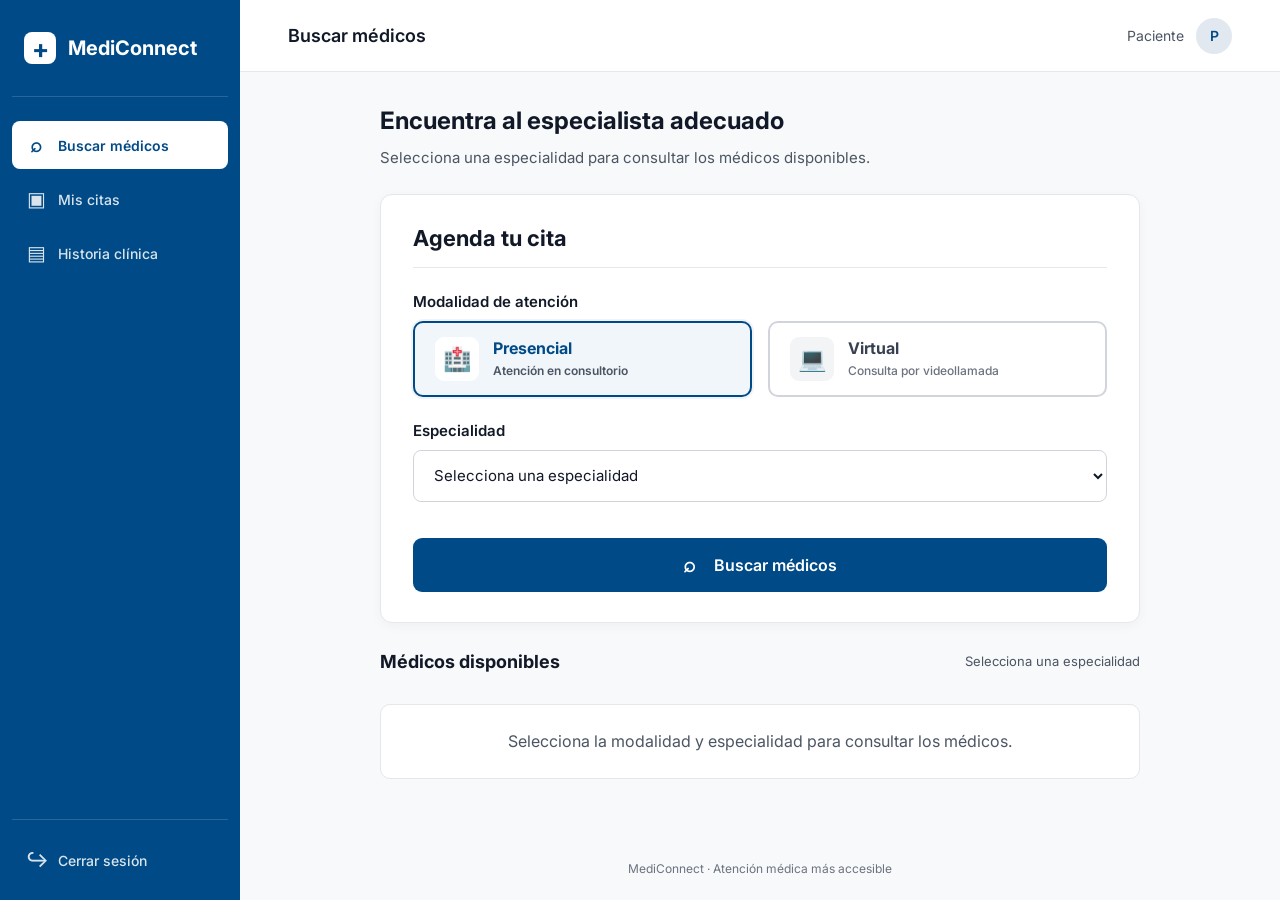
==== frontend/index.html @ 1e75404a "Agendamiento recreado a partir de Figma" ====
<!DOCTYPE html>
<html lang="es">
<head>
    <meta charset="UTF-8">
    <meta name="viewport" content="width=device-width, initial-scale=1.0">
    <title>Buscar médicos | MediConnect</title>

    <link rel="stylesheet" href="css/agendamiento.css">
    <link rel="preconnect" href="https://fonts.googleapis.com">
    <link rel="preconnect" href="https://fonts.gstatic.com" crossorigin>
    <link href="https://fonts.googleapis.com/css2?family=Inter:wght@400;500;600;700&display=swap"
          rel="stylesheet">

    <script src="js/agendamiento.js" defer></script>
</head>

<body>

    <!-- Menú lateral -->
    <aside class="menu-lateral">

        <a href="login.html" class="marca">
            <span class="simbolo-salud">+</span>
            <span>MediConnect</span>
        </a>

        <nav class="navegacion">
            <a href="index.html" class="enlace-menu activo">
                <span aria-hidden="true">⌕</span>
                Buscar médicos
            </a>

            <a href="#" class="enlace-menu">
                <span aria-hidden="true">▣</span>
                Mis citas
            </a>

            <a href="#" class="enlace-menu">
                <span aria-hidden="true">▤</span>
                Historia clínica
            </a>
        </nav>

        <div class="menu-inferior">
            <a href="login.html" class="enlace-menu">
                <span aria-hidden="true">↪</span>
                Cerrar sesión
            </a>
        </div>

    </aside>

    <!-- Área principal -->
    <main class="contenido">

        <!-- Encabezado -->
        <header class="encabezado-pagina">
            <h1>Buscar médicos</h1>

            <div class="perfil-paciente">
                <span>Paciente</span>
                <div class="avatar-paciente">P</div>
            </div>
        </header>

        <section class="seccion-busqueda">

            <div class="introduccion">
                <h2>Encuentra al especialista adecuado</h2>
                <p>
                    Selecciona una especialidad para consultar los médicos disponibles.
                </p>
            </div>

            <!-- Formulario de búsqueda -->
                        
            <section class="tarjeta-busqueda">
                <h2>Agenda tu cita</h2>

                <form id="formulario-busqueda">

                                        
                    <!-- Modalidad -->
                    <div class="campo campo-modalidad">
                        <label>Modalidad de atención</label>

                        <div class="opciones-modalidad">
                            <button
                                type="button"
                                class="boton-modalidad activo"
                                data-modalidad="Presencial"
                                aria-pressed="true">

                                <span class="icono-modalidad" aria-hidden="true">🏥</span>

                                <span class="texto-modalidad">
                                    <strong>Presencial</strong>
                                    <small>Atención en consultorio</small>
                                </span>
                            </button>

                            <button
                                type="button"
                                class="boton-modalidad"
                                data-modalidad="Virtual"
                                aria-pressed="false">

                                <span class="icono-modalidad" aria-hidden="true">💻</span>

                                <span class="texto-modalidad">
                                    <strong>Virtual</strong>
                                    <small>Consulta por videollamada</small>
                                </span>
                            </button>
                        </div>
                    </div>

                    <!-- Especialidad -->
                    <div class="campo">
                        <label for="especialidad">Especialidad</label>

                        <select id="especialidad" required>
                            <option value="">Selecciona una especialidad</option>
                            <option value="Pediatría">Pediatría</option>
                            <option value="Cardiología">Cardiología</option>
                            <option value="Dermatología">Dermatología</option>
                            <option value="Medicina general">Medicina general</option>
                            <option value="Neurología">Neurología</option>
                        </select>
                    </div>

                    <p id="mensaje-validacion" class="mensaje-validacion"
                    role="alert"></p>

                    <button type="submit" class="boton-buscar">
                        <span>⌕</span>
                        Buscar médicos
                    </button>
                </form>
            </section>

            <!-- Resultados -->
            <section class="seccion-resultados" aria-live="polite">
                <div class="encabezado-resultados">
                    <h3>Médicos disponibles</h3>
                    <span id="cantidad-medicos">Selecciona una especialidad</span>
                </div>

                <div id="lista-medicos" class="lista-medicos"></div>

                <div id="sin-resultados" class="sin-resultados" hidden>
                    <h3>No se encontraron médicos disponibles para esta especialidad</h3>
                    <p>Intenta seleccionar otra especialidad para encontrar un médico.</p>
                </div>

                <p id="mensaje-inicial" class="mensaje-inicial">
                    Selecciona la modalidad y especialidad para consultar los médicos.
                </p>
            </section>


        </section>

        <footer class="pie-pagina">
            MediConnect · Atención médica más accesible
        </footer>

    </main>

</body>
</html>
---- frontend/css/agendamiento.css ----
/* ========================================
   ESTILOS GENERALES
======================================== */

* {
    box-sizing: border-box;
}

body {
    margin: 0;
    min-height: 100vh;
    display: flex;
    background: #F8F9FA;
    color: #111827;
    font-family: 'Inter', Arial, sans-serif;
}

a {
    text-decoration: none;
}

/* ========================================
   MENÚ LATERAL
======================================== */

.menu-lateral {
    width: 240px;
    min-height: 100vh;
    padding: 32px 12px 16px;
    background: #004B87;
    display: flex;
    flex-direction: column;
    flex-shrink: 0;
}

.marca {
    display: flex;
    align-items: center;
    gap: 12px;
    padding: 0 12px 32px;
    border-bottom: 1px solid rgba(255, 255, 255, 0.15);
    color: #FFFFFF;
    font-size: 20px;
    font-weight: 700;
}

.simbolo-salud {
    width: 32px;
    height: 32px;
    display: flex;
    justify-content: center;
    align-items: center;
    border-radius: 8px;
    background: #FFFFFF;
    color: #004B87;
    font-size: 26px;
}

.navegacion {
    display: flex;
    flex-direction: column;
    gap: 6px;
    padding-top: 24px;
}

.enlace-menu {
    display: flex;
    align-items: center;
    gap: 12px;
    min-height: 44px;
    padding: 12px 14px;
    border-radius: 8px;
    color: rgba(255, 255, 255, 0.85);
    font-size: 14px;
    font-weight: 500;
    transition: background 0.2s;
}

.enlace-menu span {
    width: 20px;
    text-align: center;
    font-size: 20px;
}

.enlace-menu:hover {
    background: rgba(255, 255, 255, 0.12);
}

.enlace-menu.activo {
    background: #FFFFFF;
    color: #004B87;
    font-weight: 600;
}

.menu-inferior {
    margin-top: auto;
    padding-top: 16px;
    border-top: 1px solid rgba(255, 255, 255, 0.15);
}

/* ========================================
   CONTENIDO PRINCIPAL
======================================== */

.contenido {
    flex: 1;
    min-width: 0;
    display: flex;
    flex-direction: column;
}

.encabezado-pagina {
    min-height: 72px;
    padding: 0 48px;
    background: #FFFFFF;
    border-bottom: 1px solid #E5E7EB;
    display: flex;
    justify-content: space-between;
    align-items: center;
}

.encabezado-pagina h1 {
    margin: 0;
    font-size: 18px;
    font-weight: 600;
}

.perfil-paciente {
    display: flex;
    align-items: center;
    gap: 12px;
    color: #4B5563;
    font-size: 14px;
}

.avatar-paciente {
    width: 36px;
    height: 36px;
    border-radius: 50%;
    display: flex;
    justify-content: center;
    align-items: center;
    background: #E2E8F0;
    color: #004B87;
    font-weight: 600;
}

/* ========================================
   FORMULARIO DE BÚSQUEDA
======================================== */

.seccion-busqueda {
    width: 100%;
    max-width: 952px;
    margin: 0 auto;
    padding: 32px 24px;
}

.introduccion {
    margin-bottom: 24px;
}

.introduccion h2 {
    margin: 0 0 8px;
    font-size: 24px;
    line-height: 1.4;
}

.introduccion p {
    margin: 0;
    color: #4B5563;
    font-size: 14px;
    line-height: 1.6;
}

.tarjeta-busqueda {
    padding: 28px 32px;
    background: #FFFFFF;
    border: 1px solid #E5E7EB;
    border-radius: 8px;
}

.tarjeta-busqueda h2 {
    margin: 0 0 24px;
    padding-bottom: 12px;
    border-bottom: 1px solid #E5E7EB;
    font-size: 20px;
}

#formulario-busqueda {
    display: flex;
    flex-direction: column;
    gap: 20px;
}

.campo {
    display: flex;
    flex-direction: column;
    gap: 8px;
}

.campo label {
    font-size: 14px;
    font-weight: 600;
}

.campo select {
    width: 100%;
    min-height: 48px;
    padding: 0 14px;
    background: #FFFFFF;
    border: 1px solid #D1D5DB;
    border-radius: 8px;
    color: #111827;
    font: inherit;
    font-size: 14px;
}

.campo select:focus {
    outline: 2px solid rgba(0, 75, 135, 0.2);
    border-color: #004B87;
}

.boton-buscar {
    min-height: 48px;
    padding: 12px;
    border: none;
    border-radius: 8px;
    background: #004B87;
    color: #FFFFFF;
    font: inherit;
    font-size: 15px;
    font-weight: 600;
    cursor: pointer;
    transition: background 0.2s;
}

.boton-buscar:hover {
    background: #003967;
}

.boton-buscar span {
    margin-right: 8px;
    font-size: 19px;
}

.mensaje-validacion {
    margin: -10px 0 0;
    color: #B91C1C;
    font-size: 13px;
}

/* ========================================
   RESULTADOS
======================================== */

.seccion-resultados {
    margin-top: 32px;
}

.encabezado-resultados {
    display: flex;
    justify-content: space-between;
    align-items: center;
    gap: 12px;
    margin-bottom: 16px;
}

.encabezado-resultados h2 {
    margin: 0;
    font-size: 20px;
}

#cantidad-resultados {
    color: #4B5563;
    font-size: 13px;
}

.lista-medicos {
    display: grid;
    grid-template-columns: repeat(2, minmax(0, 1fr));
    gap: 16px;
}

.tarjeta-medico {
    min-width: 0;
    padding: 20px;
    display: flex;
    align-items: flex-start;
    gap: 16px;
    background: #FFFFFF;
    border: 1px solid #E5E7EB;
    border-radius: 8px;
    box-shadow: 0 1px 2px rgba(0, 0, 0, 0.03);
}

.foto-medico {
    width: 76px;
    height: 76px;
    flex-shrink: 0;
    object-fit: cover;
    border-radius: 50%;
    background: #E2E8F0;
}

.datos-medico {
    min-width: 0;
}

.datos-medico h3 {
    margin: 0 0 6px;
    font-size: 16px;
    line-height: 1.4;
}

.especialidad-medico {
    margin: 0 0 10px;
    color: #4B5563;
    font-size: 13px;
}

.calificacion {
    margin: 0 0 12px;
    color: #92400E;
    font-size: 13px;
    font-weight: 600;
}

.disponibilidad {
    display: inline-block;
    padding: 5px 9px;
    border-radius: 20px;
    background: #DCFCE7;
    color: #166534;
    font-size: 12px;
    font-weight: 600;
}

/* ========================================
   ESTADOS SIN RESULTADOS E INICIAL
======================================== */

.sin-resultados,
.estado-inicial {
    padding: 32px 20px;
    border: 1px solid #E5E7EB;
    border-radius: 8px;
    background: #FFFFFF;
    text-align: center;
}

.icono-sin-resultados {
    margin-bottom: 12px;
    color: #004B87;
    font-size: 36px;
}

.sin-resultados h3 {
    margin: 0 auto 10px;
    max-width: 500px;
    font-size: 17px;
    line-height: 1.5;
}

.sin-resultados p,
.estado-inicial p {
    margin: 0;
    color: #4B5563;
    font-size: 14px;
    line-height: 1.7;
}

[hidden] {
    display: none !important;
}

/* ========================================
   PIE DE PÁGINA
======================================== */

.pie-pagina {
    margin-top: auto;
    padding: 24px;
    color: #6B7280;
    text-align: center;
    font-size: 12px;
}

/* ========================================
   DISEÑO RESPONSIVE
======================================== */

@media (max-width: 1000px) {
    .menu-lateral {
        width: 210px;
    }

    .encabezado-pagina {
        padding: 0 24px;
    }

    .lista-medicos {
        grid-template-columns: 1fr;
    }
}

@media (max-width: 650px) {
    body {
        flex-direction: column;
    }

    .menu-lateral {
        width: 100%;
        min-height: auto;
        padding: 16px;
    }

    .marca {
        padding: 0 0 16px;
    }

    .navegacion {
        flex-direction: row;
        flex-wrap: wrap;
        padding-top: 12px;
    }

    .enlace-menu {
        padding: 10px;
        font-size: 12px;
    }

    .menu-inferior {
        display: none;
    }

    .encabezado-pagina {
        min-height: 64px;
        padding: 0 16px;
    }

    .seccion-busqueda {
        padding: 24px 16px;
    }

    .introduccion h2 {
        font-size: 21px;
    }

    .tarjeta-busqueda {
        padding: 22px 18px;
    }

    .tarjeta-medico {
        padding: 16px;
        gap: 12px;
    }

    .foto-medico {
        width: 64px;
        height: 64px;
    }
}

/* Tarjeta de agendamiento */
.tarjeta-busqueda {
    box-sizing: border-box;
    width: 100%;
    max-width: 760px;
    padding: 28px 32px;
    display: flex;
    flex-direction: column;
    gap: 20px;
    background: #FFFFFF;
    border: 1px solid #E5E7EB;
    border-radius: 8px;
}

.tarjeta-busqueda h2 {
    margin: 0;
    padding-bottom: 12px;
    border-bottom: 1px solid #E5E7EB;
    color: #111827;
    font-size: 20px;
}

/* Formulario */
#formulario-busqueda {
    display: flex;
    flex-direction: column;
    gap: 20px;
}

.campo {
    display: flex;
    flex-direction: column;
    gap: 8px;
}

.campo label {
    font-size: 14px;
    font-weight: 600;
    color: #111827;
}

/* Botones de modalidad */
.opciones-modalidad {
    display: flex;
    gap: 16px;
}

.boton-modalidad {
    flex: 1;
    min-height: 48px;
    display: flex;
    align-items: center;
    justify-content: center;
    gap: 10px;
    background: #FFFFFF;
    border: 2px solid #D1D5DB;
    border-radius: 8px;
    color: #111827;
    font-family: inherit;
    font-size: 15px;
    font-weight: 500;
    cursor: pointer;
    transition: background 0.2s, border-color 0.2s;
}

.boton-modalidad.activo {
    background: #F0F6FA;
    border-color: #004B87;
    color: #004B87;
    font-weight: 600;
}

.boton-modalidad:focus-visible,
.boton-buscar:focus-visible,
.boton-agendar:focus-visible {
    outline: 3px solid #93C5FD;
    outline-offset: 2px;
}

/* Selector de especialidad */
.campo select {
    box-sizing: border-box;
    width: 100%;
    height: 48px;
    padding: 0 14px;
    background: #FFFFFF;
    border: 1px solid #D1D5DB;
    border-radius: 8px;
    color: #111827;
    font-family: inherit;
    font-size: 15px;
}

/* Botón buscar */
.boton-buscar {
    width: 100%;
    min-height: 48px;
    display: flex;
    justify-content: center;
    align-items: center;
    gap: 8px;
    background: #004B87;
    border: none;
    border-radius: 8px;
    color: #FFFFFF;
    font-family: inherit;
    font-size: 16px;
    font-weight: 600;
    cursor: pointer;
}

.boton-buscar:hover,
.boton-agendar:hover {
    background: #003966;
}

.mensaje-validacion {
    margin: -10px 0 0;
    color: #B91C1C;
    font-size: 14px;
}

/* Resultados */
.seccion-resultados {
    width: 100%;
    max-width: 760px;
    margin-top: 24px;
}

.encabezado-resultados {
    display: flex;
    align-items: center;
    justify-content: space-between;
    gap: 12px;
    margin-bottom: 14px;
}

.encabezado-resultados h3 {
    margin: 0;
    color: #111827;
    font-size: 16px;
}

#cantidad-medicos {
    color: #4B5563;
    font-size: 13px;
}

.lista-medicos {
    display: flex;
    flex-direction: column;
    gap: 12px;
}

.tarjeta-medico {
    box-sizing: border-box;
    width: 100%;
    min-height: 79px;
    padding: 18px 24px;
    display: flex;
    align-items: center;
    justify-content: space-between;
    gap: 16px;
    background: #FFFFFF;
    border: 1px solid #E5E7EB;
    border-radius: 8px;
}

.datos-medico {
    display: flex;
    flex-direction: column;
    gap: 4px;
}

.nombre-medico {
    margin: 0;
    color: #111827;
    font-size: 16px;
    font-weight: 600;
}

.especialidad-medico {
    margin: 0;
    color: #4B5563;
    font-size: 14px;
}

.disponibilidad {
    display: inline-block;
    width: fit-content;
    padding: 3px 8px;
    background: #D1FAE5;
    border-radius: 4px;
    color: #166534;
    font-size: 12px;
    font-weight: 600;
}

.boton-agendar {
    flex-shrink: 0;
    min-height: 40px;
    padding: 0 20px;
    background: #004B87;
    border: none;
    border-radius: 8px;
    color: #FFFFFF;
    font-family: inherit;
    font-size: 14px;
    font-weight: 600;
    cursor: pointer;
}

.sin-resultados,
.mensaje-inicial {
    padding: 24px;
    background: #FFFFFF;
    border: 1px solid #E5E7EB;
    border-radius: 8px;
    color: #4B5563;
    text-align: center;
}

.sin-resultados h3 {
    margin-top: 0;
    color: #111827;
    font-size: 16px;
}

.sin-resultados p {
    margin-bottom: 0;
    font-size: 14px;
}

[hidden] {
    display: none !important;
}

/* Adaptación a pantallas pequeñas */
@media (max-width: 600px) {
    .tarjeta-busqueda {
        padding: 22px 18px;
    }

    .opciones-modalidad {
        flex-direction: column;
        gap: 10px;
    }

    .tarjeta-medico {
        align-items: flex-start;
        flex-direction: column;
        padding: 18px;
    }

    .boton-agendar {
        width: 100%;
    }

    .encabezado-resultados {
        align-items: flex-start;
        flex-direction: column;
    }
}

/* ========================================
   AJUSTE GENERAL DE LA PÁGINA
======================================== */

* {
    box-sizing: border-box;
}

body {
    margin: 0;
    font-family: 'Inter', Arial, sans-serif;
    background: #F8F9FA;
    color: #111827;
}

.contenido {
    min-width: 0;
    flex: 1;
}

.seccion-busqueda {
    width: 100%;
    padding: 32px 48px 24px;
    display: flex;
    flex-direction: column;
    align-items: center;
}

.introduccion {
    width: 100%;
    max-width: 760px;
    margin-bottom: 24px;
}

.introduccion h2 {
    margin: 0 0 8px;
    font-size: 24px;
    font-weight: 700;
    color: #111827;
}

.introduccion p {
    margin: 0;
    color: #4B5563;
    font-size: 15px;
    line-height: 1.6;
}

/* ========================================
   TARJETA DE AGENDAMIENTO
======================================== */

.tarjeta-busqueda {
    width: 100%;
    max-width: 760px;
    padding: 30px 32px;
    display: flex;
    flex-direction: column;
    gap: 24px;
    background: #FFFFFF;
    border: 1px solid #E5E7EB;
    border-radius: 12px;
    box-shadow: 0 3px 12px rgba(17, 24, 39, 0.04);
}

.tarjeta-busqueda > h2 {
    width: 100%;
    margin: 0;
    padding-bottom: 16px;
    border-bottom: 1px solid #E5E7EB;
    font-size: 22px;
    font-weight: 700;
}

#formulario-busqueda {
    width: 100%;
    display: flex;
    flex-direction: column;
    gap: 24px;
}

.campo {
    width: 100%;
    display: flex;
    flex-direction: column;
    gap: 10px;
}

.campo > label {
    font-size: 15px;
    font-weight: 600;
    color: #111827;
}

/* ========================================
   BOTONES GRANDES DE MODALIDAD
======================================== */

.opciones-modalidad {
    width: 100%;
    display: flex;
    gap: 16px;
}

.boton-modalidad {
    flex: 1;
    min-width: 0;
    min-height: 76px;
    padding: 14px 20px;

    display: flex;
    align-items: center;
    justify-content: flex-start;
    gap: 14px;

    background: #FFFFFF;
    border: 2px solid #D1D5DB;
    border-radius: 10px;

    color: #374151;
    font-family: inherit;
    text-align: left;
    cursor: pointer;

    transition:
        background-color 0.2s ease,
        border-color 0.2s ease,
        box-shadow 0.2s ease;
}

.boton-modalidad:hover {
    border-color: #6697BC;
    background: #F8FBFE;
}

.boton-modalidad.activo {
    background: #F0F6FA;
    border-color: #004B87;
    color: #004B87;
    box-shadow: 0 0 0 2px rgba(0, 75, 135, 0.06);
}

.icono-modalidad {
    width: 44px;
    height: 44px;
    flex-shrink: 0;

    display: flex;
    align-items: center;
    justify-content: center;

    background: #F3F4F6;
    border-radius: 9px;
    font-size: 23px;
}

.boton-modalidad.activo .icono-modalidad {
    background: #FFFFFF;
}

.texto-modalidad {
    display: flex;
    flex-direction: column;
    gap: 5px;
}

.texto-modalidad strong {
    font-size: 16px;
    font-weight: 700;
}

.texto-modalidad small {
    color: #6B7280;
    font-size: 12px;
    line-height: 1.4;
}

.boton-modalidad.activo .texto-modalidad small {
    color: #4B5563;
}

.boton-modalidad:focus-visible {
    outline: 3px solid #93C5FD;
    outline-offset: 3px;
}

/* ========================================
   SELECTOR DE ESPECIALIDAD
======================================== */

.campo select {
    width: 100%;
    min-height: 52px;
    padding: 0 16px;

    background: #FFFFFF;
    border: 1px solid #D1D5DB;
    border-radius: 8px;

    color: #111827;
    font-family: inherit;
    font-size: 15px;
    cursor: pointer;
}

.campo select:focus {
    outline: 2px solid #93C5FD;
    border-color: #004B87;
}

/* ========================================
   BOTÓN BUSCAR
======================================== */

.boton-buscar {
    width: 100%;
    min-height: 54px;
    padding: 14px 20px;

    display: flex;
    justify-content: center;
    align-items: center;
    gap: 10px;

    background: #004B87;
    border: none;
    border-radius: 9px;

    color: #FFFFFF;
    font-family: inherit;
    font-size: 16px;
    font-weight: 600;
    cursor: pointer;

    transition: background-color 0.2s ease;
}

.boton-buscar:hover {
    background: #003966;
}

.boton-buscar span {
    font-size: 21px;
}

.mensaje-validacion {
    margin: -12px 0 0;
    color: #B91C1C;
    font-size: 14px;
}

/* ========================================
   RESULTADOS DE BÚSQUEDA
======================================== */

.seccion-resultados {
    width: 100%;
    max-width: 760px;
    margin-top: 28px;
}

.encabezado-resultados {
    display: flex;
    align-items: center;
    justify-content: space-between;
    gap: 12px;
    margin-bottom: 16px;
}

.encabezado-resultados h3 {
    margin: 0;
    font-size: 18px;
    font-weight: 700;
}

#cantidad-medicos {
    color: #4B5563;
    font-size: 13px;
}

.lista-medicos {
    display: flex;
    flex-direction: column;
    gap: 12px;
}

.tarjeta-medico {
    width: 100%;
    min-height: 92px;
    padding: 18px 22px;

    display: flex;
    align-items: center;
    justify-content: space-between;
    gap: 16px;

    background: #FFFFFF;
    border: 1px solid #E5E7EB;
    border-radius: 10px;
}

.datos-medico {
    display: flex;
    flex-direction: column;
    gap: 6px;
}

.nombre-medico {
    margin: 0;
    font-size: 16px;
    font-weight: 600;
}

.especialidad-medico {
    margin: 0;
    color: #4B5563;
    font-size: 14px;
}

.disponibilidad {
    width: fit-content;
    padding: 4px 9px;
    background: #DCFCE7;
    border-radius: 5px;
    color: #166534;
    font-size: 12px;
    font-weight: 600;
}

.boton-agendar {
    min-height: 42px;
    padding: 0 20px;
    flex-shrink: 0;

    background: #004B87;
    border: none;
    border-radius: 8px;

    color: #FFFFFF;
    font-family: inherit;
    font-size: 14px;
    font-weight: 600;
    cursor: pointer;
}

.boton-agendar:hover {
    background: #003966;
}

.sin-resultados,
.mensaje-inicial {
    padding: 24px;
    background: #FFFFFF;
    border: 1px solid #E5E7EB;
    border-radius: 10px;
    color: #4B5563;
    text-align: center;
    line-height: 1.6;
}

.sin-resultados h3 {
    color: #111827;
    font-size: 16px;
}

[hidden] {
    display: none !important;
}

/* ========================================
   RESPONSIVE
======================================== */

@media (max-width: 900px) {
    .seccion-busqueda {
        padding: 24px;
    }

    .tarjeta-busqueda {
        padding: 24px;
    }
}

@media (max-width: 600px) {
    .seccion-busqueda {
        padding: 20px 14px;
    }

    .introduccion h2 {
        font-size: 21px;
    }

    .tarjeta-busqueda {
        padding: 22px 18px;
    }

    .opciones-modalidad {
        flex-direction: column;
        gap: 12px;
    }

    .boton-modalidad {
        width: 100%;
        min-height: 76px;
    }

    .tarjeta-medico {
        align-items: stretch;
        flex-direction: column;
    }

    .boton-agendar {
        width: 100%;
    }

    .encabezado-resultados {
        align-items: flex-start;
        flex-direction: column;
    }
}
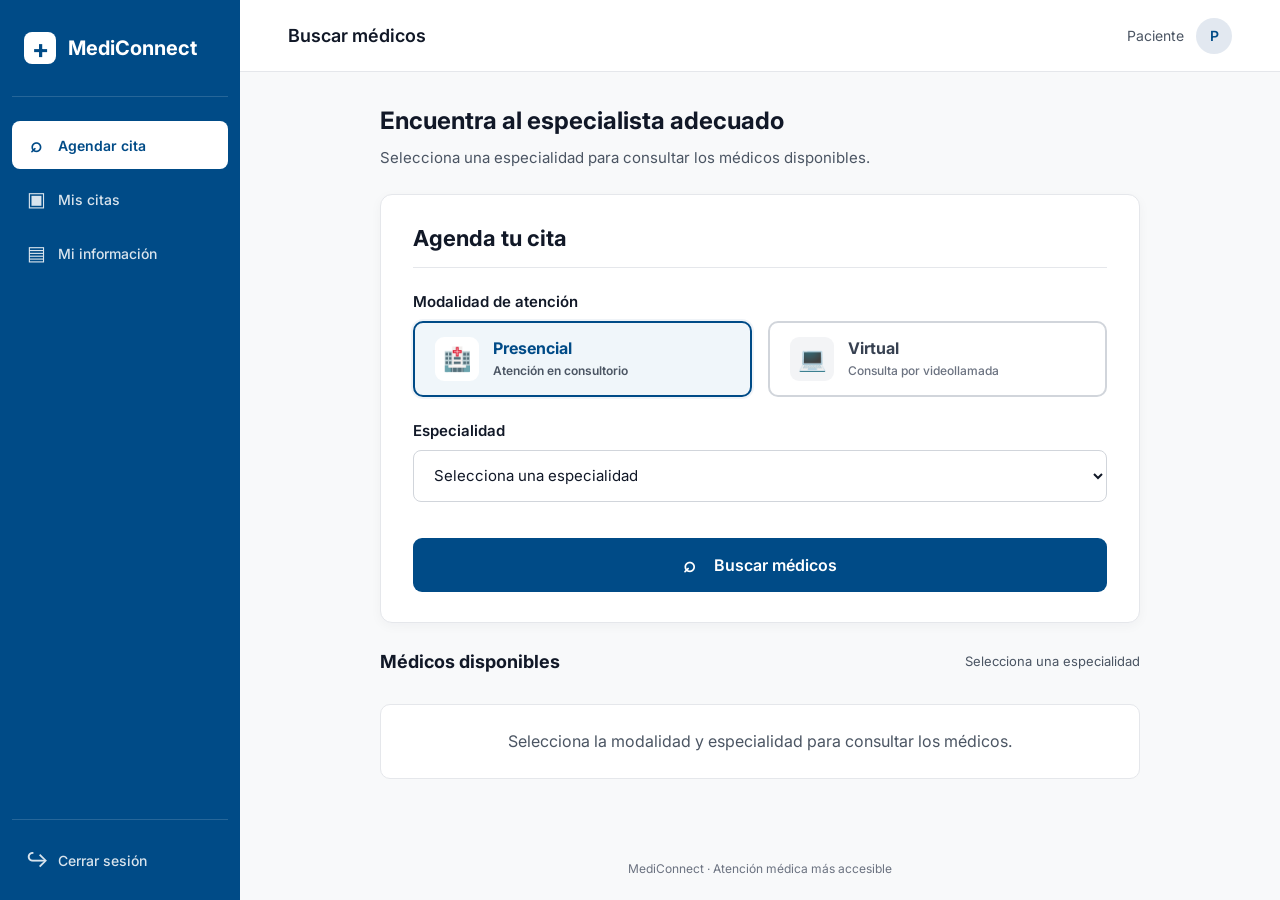
==== commit 0d27f13d: "Validación mediante JS de usuarios y búsqueda de médicos por especiaidad" ====
--- a/frontend/index.html
+++ b/frontend/index.html
@@ -28,7 +28,7 @@
         <nav class="navegacion">
             <a href="index.html" class="enlace-menu activo">
                 <span aria-hidden="true">⌕</span>
-                Buscar médicos
+                Agendar cita
             </a>
 
             <a href="#" class="enlace-menu">
@@ -38,7 +38,7 @@
 
             <a href="#" class="enlace-menu">
                 <span aria-hidden="true">▤</span>
-                Historia clínica
+                Mi información
             </a>
         </nav>
 
